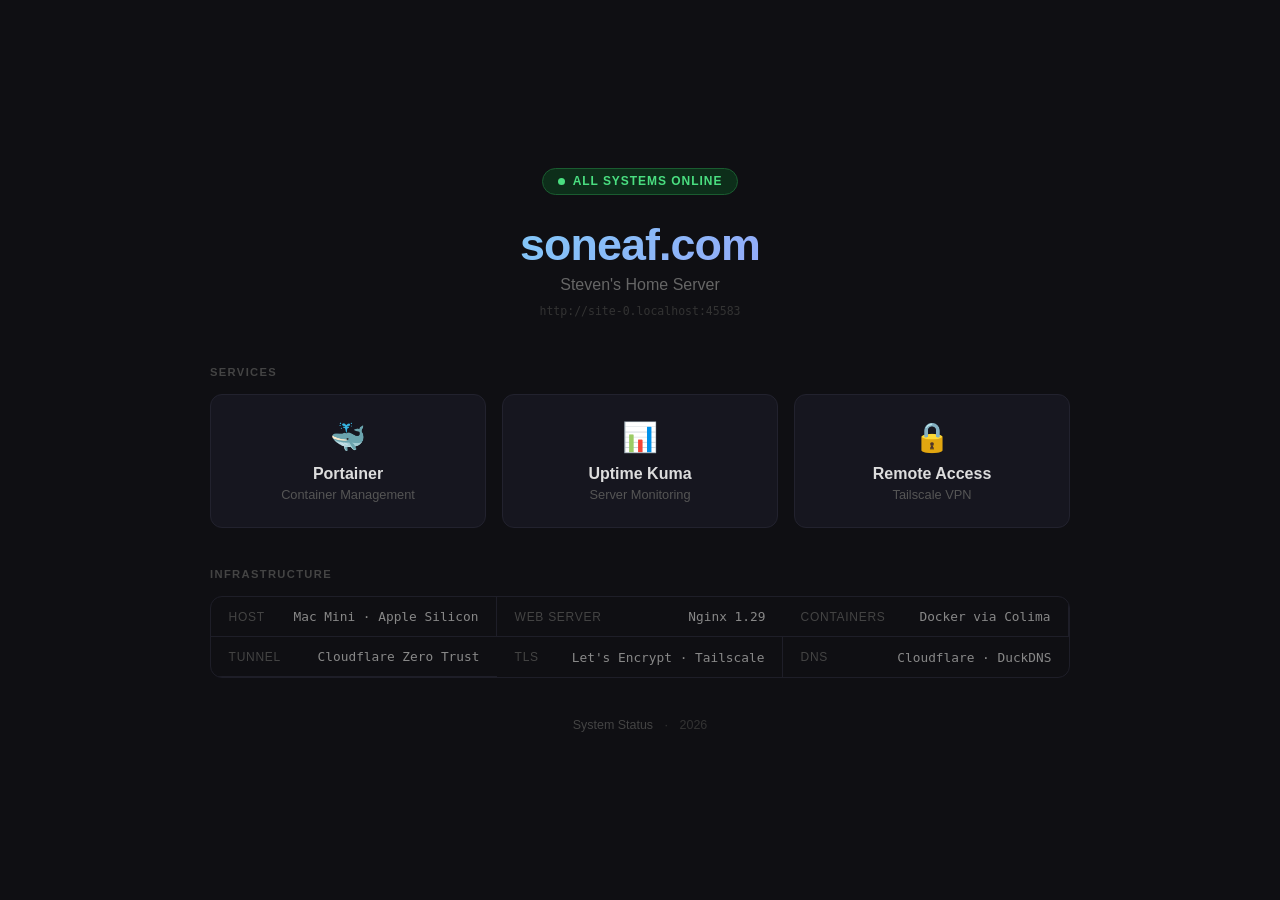
==== index.html @ cb72a793 "Initial commit — soneaf.com home server dashboard" ====
<!DOCTYPE html>
<html lang="en">
<head>
    <meta charset="UTF-8">
    <meta name="viewport" content="width=device-width, initial-scale=1.0">
    <title>soneaf.com — Home Server</title>
    <link rel="stylesheet" href="/css/style.css">
</head>
<body>
    <div class="container">
        <header>
            <div class="status-badge">
                <span class="dot"></span>
                All Systems Online
            </div>
            <h1>soneaf.com</h1>
            <p class="tagline">Steven's Home Server</p>
            <p class="serving-from" id="serving-from"></p>
        </header>

        <section class="services">
            <h2>Services</h2>
            <div class="grid" id="service-grid"></div>
        </section>

        <section class="specs">
            <h2>Infrastructure</h2>
            <div class="spec-grid">
                <div class="spec-item">
                    <span class="spec-label">Host</span>
                    <span class="spec-value">Mac Mini · Apple Silicon</span>
                </div>
                <div class="spec-item">
                    <span class="spec-label">Web Server</span>
                    <span class="spec-value">Nginx 1.29</span>
                </div>
                <div class="spec-item">
                    <span class="spec-label">Containers</span>
                    <span class="spec-value">Docker via Colima</span>
                </div>
                <div class="spec-item">
                    <span class="spec-label">Tunnel</span>
                    <span class="spec-value">Cloudflare Zero Trust</span>
                </div>
                <div class="spec-item">
                    <span class="spec-label">TLS</span>
                    <span class="spec-value">Let's Encrypt · Tailscale</span>
                </div>
                <div class="spec-item">
                    <span class="spec-label">DNS</span>
                    <span class="spec-value">Cloudflare · DuckDNS</span>
                </div>
            </div>
        </section>

        <footer>
            <a href="https://status.soneaf.com" id="status-link">System Status</a>
            <span class="footer-sep">·</span>
            <span id="footer-year"></span>
        </footer>
    </div>

    <script>
        const host = window.location.hostname;
        const isTailscale = host.includes('tail829a41.ts.net');
        const isSoneaf = host.includes('soneaf.com');

        const services = isTailscale ? [
            { icon: '🐳', name: 'Portainer', desc: 'Container Management', href: '/portainer/' },
            { icon: '📊', name: 'Uptime Kuma', desc: 'Server Monitoring', href: '/status/' },
            { icon: '🔒', name: 'Tailscale', desc: 'VPN · Active', href: '#' },
        ] : isSoneaf ? [
            { icon: '🐳', name: 'Portainer', desc: 'Container Management', href: 'https://portainer.soneaf.com' },
            { icon: '📊', name: 'Uptime Kuma', desc: 'Server Monitoring', href: 'https://status.soneaf.com' },
            { icon: '🔒', name: 'Remote Access', desc: 'Tailscale VPN', href: 'https://stevens-mac-mini.tail829a41.ts.net' },
        ] : [
            { icon: '🐳', name: 'Portainer', desc: 'Container Management', href: 'https://portainer.fatones.duckdns.org' },
            { icon: '📊', name: 'Uptime Kuma', desc: 'Server Monitoring', href: 'https://status.fatones.duckdns.org' },
            { icon: '🔒', name: 'Remote Access', desc: 'Tailscale VPN', href: 'https://stevens-mac-mini.tail829a41.ts.net' },
        ];

        const grid = document.getElementById('service-grid');
        services.forEach(s => {
            grid.innerHTML += `
                <a href="${s.href}" class="card">
                    <div class="icon">${s.icon}</div>
                    <h3>${s.name}</h3>
                    <p>${s.desc}</p>
                </a>`;
        });

        document.getElementById('serving-from').textContent = window.location.origin;
        document.getElementById('footer-year').textContent = new Date().getFullYear();

        if (!isSoneaf) {
            document.getElementById('status-link').href = 'https://status.fatones.duckdns.org';
        }
    </script>
</body>
</html>
---- css/style.css ----
* {
    margin: 0;
    padding: 0;
    box-sizing: border-box;
}

body {
    font-family: -apple-system, BlinkMacSystemFont, 'Segoe UI', sans-serif;
    background: #0f0f13;
    color: #e8e8f0;
    min-height: 100vh;
    display: flex;
    align-items: center;
    justify-content: center;
    padding: 2rem;
}

.container {
    max-width: 860px;
    width: 100%;
}

/* ── Header ── */
header {
    text-align: center;
    margin-bottom: 3rem;
}

.status-badge {
    display: inline-flex;
    align-items: center;
    gap: 0.5rem;
    background: #0d2e1a;
    border: 1px solid #1a5c30;
    color: #4ade80;
    font-size: 0.75rem;
    font-weight: 600;
    padding: 0.35rem 0.9rem;
    border-radius: 999px;
    margin-bottom: 1.5rem;
    letter-spacing: 0.08em;
    text-transform: uppercase;
}

.dot {
    width: 7px;
    height: 7px;
    background: #4ade80;
    border-radius: 50%;
    animation: pulse 2s infinite;
}

@keyframes pulse {
    0%, 100% { opacity: 1; }
    50% { opacity: 0.3; }
}

h1 {
    font-size: 2.8rem;
    font-weight: 700;
    background: linear-gradient(135deg, #6ee7f7, #a78bfa);
    -webkit-background-clip: text;
    -webkit-text-fill-color: transparent;
    background-clip: text;
    margin-bottom: 0.4rem;
    letter-spacing: -0.02em;
}

.tagline {
    color: #666;
    font-size: 1rem;
}

.serving-from {
    font-size: 0.72rem;
    color: #333;
    margin-top: 0.6rem;
    font-family: 'SF Mono', 'Fira Code', monospace;
}

/* ── Section headers ── */
h2 {
    font-size: 0.7rem;
    text-transform: uppercase;
    letter-spacing: 0.12em;
    color: #444;
    margin-bottom: 1rem;
}

/* ── Services grid ── */
.services {
    margin-bottom: 2.5rem;
}

.grid {
    display: grid;
    grid-template-columns: repeat(auto-fit, minmax(200px, 1fr));
    gap: 1rem;
}

.card {
    background: #16161f;
    border: 1px solid #22222e;
    border-radius: 12px;
    padding: 1.6rem 1.4rem;
    text-decoration: none;
    color: inherit;
    transition: border-color 0.15s, transform 0.15s, background 0.15s;
    text-align: center;
}

.card:hover {
    border-color: #6ee7f7;
    background: #1a1a28;
    transform: translateY(-2px);
}

.card .icon {
    font-size: 1.8rem;
    margin-bottom: 0.65rem;
    display: block;
}

.card h3 {
    font-size: 1rem;
    font-weight: 600;
    margin-bottom: 0.25rem;
    color: #ddd;
}

.card p {
    font-size: 0.8rem;
    color: #555;
}

/* ── Infrastructure specs ── */
.specs {
    margin-bottom: 2.5rem;
}

.spec-grid {
    display: grid;
    grid-template-columns: repeat(auto-fit, minmax(220px, 1fr));
    gap: 0;
    border: 1px solid #1e1e28;
    border-radius: 12px;
    overflow: hidden;
}

.spec-item {
    display: flex;
    justify-content: space-between;
    align-items: center;
    padding: 0.75rem 1.1rem;
    border-bottom: 1px solid #1e1e28;
    border-right: 1px solid #1e1e28;
}

.spec-item:nth-child(even) {
    border-right: none;
}

.spec-item:nth-last-child(-n+2) {
    border-bottom: none;
}

.spec-label {
    font-size: 0.75rem;
    color: #444;
    text-transform: uppercase;
    letter-spacing: 0.06em;
}

.spec-value {
    font-size: 0.8rem;
    color: #888;
    font-family: 'SF Mono', 'Fira Code', monospace;
}

/* ── Footer ── */
footer {
    text-align: center;
    color: #333;
    font-size: 0.78rem;
}

footer a {
    color: #444;
    text-decoration: none;
    transition: color 0.15s;
}

footer a:hover {
    color: #6ee7f7;
}

.footer-sep {
    margin: 0 0.5rem;
}
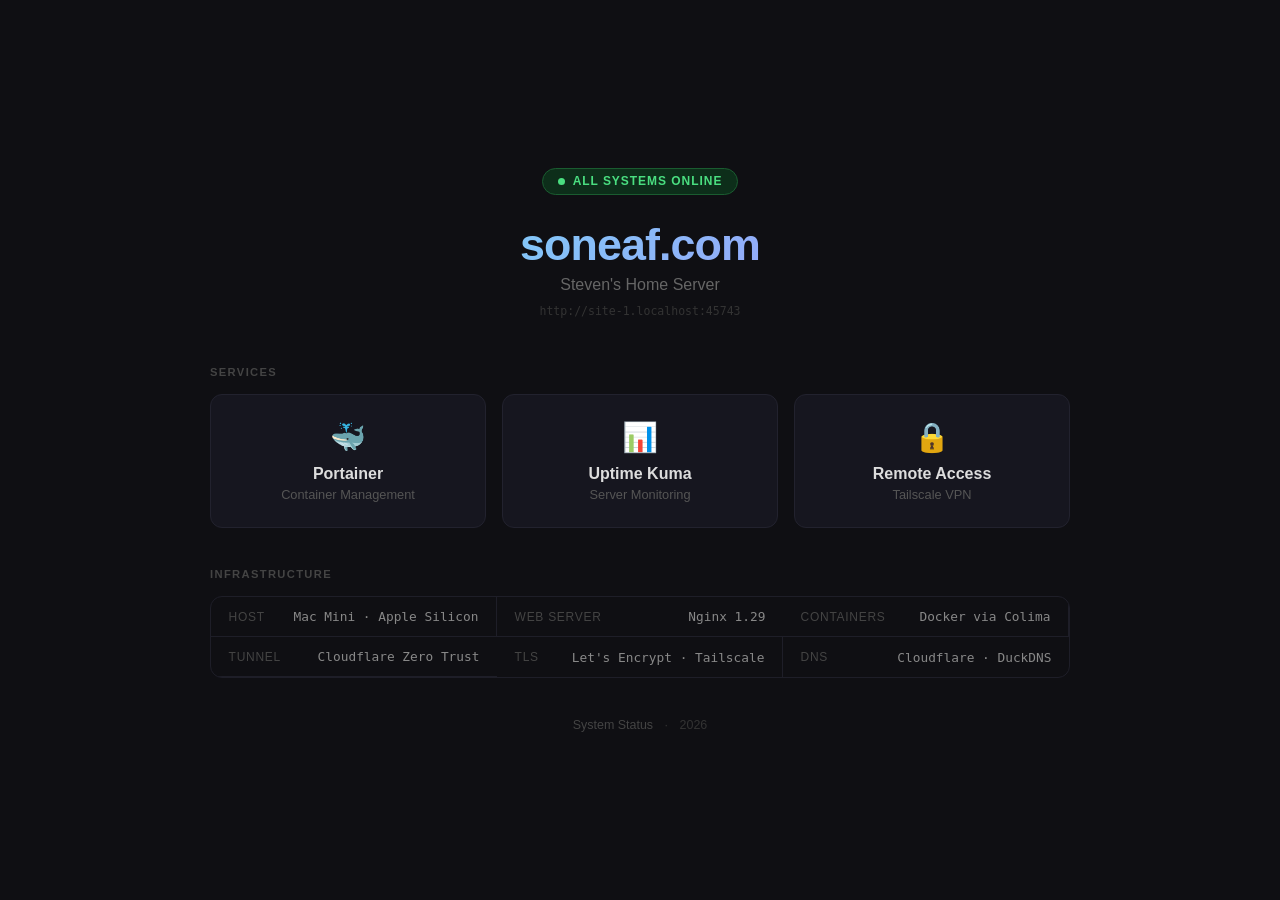
==== commit 50985a4d: "Test deploy trigger" ====
--- a/index.html
+++ b/index.html
@@ -98,3 +98,4 @@
     </script>
 </body>
 </html>
+
